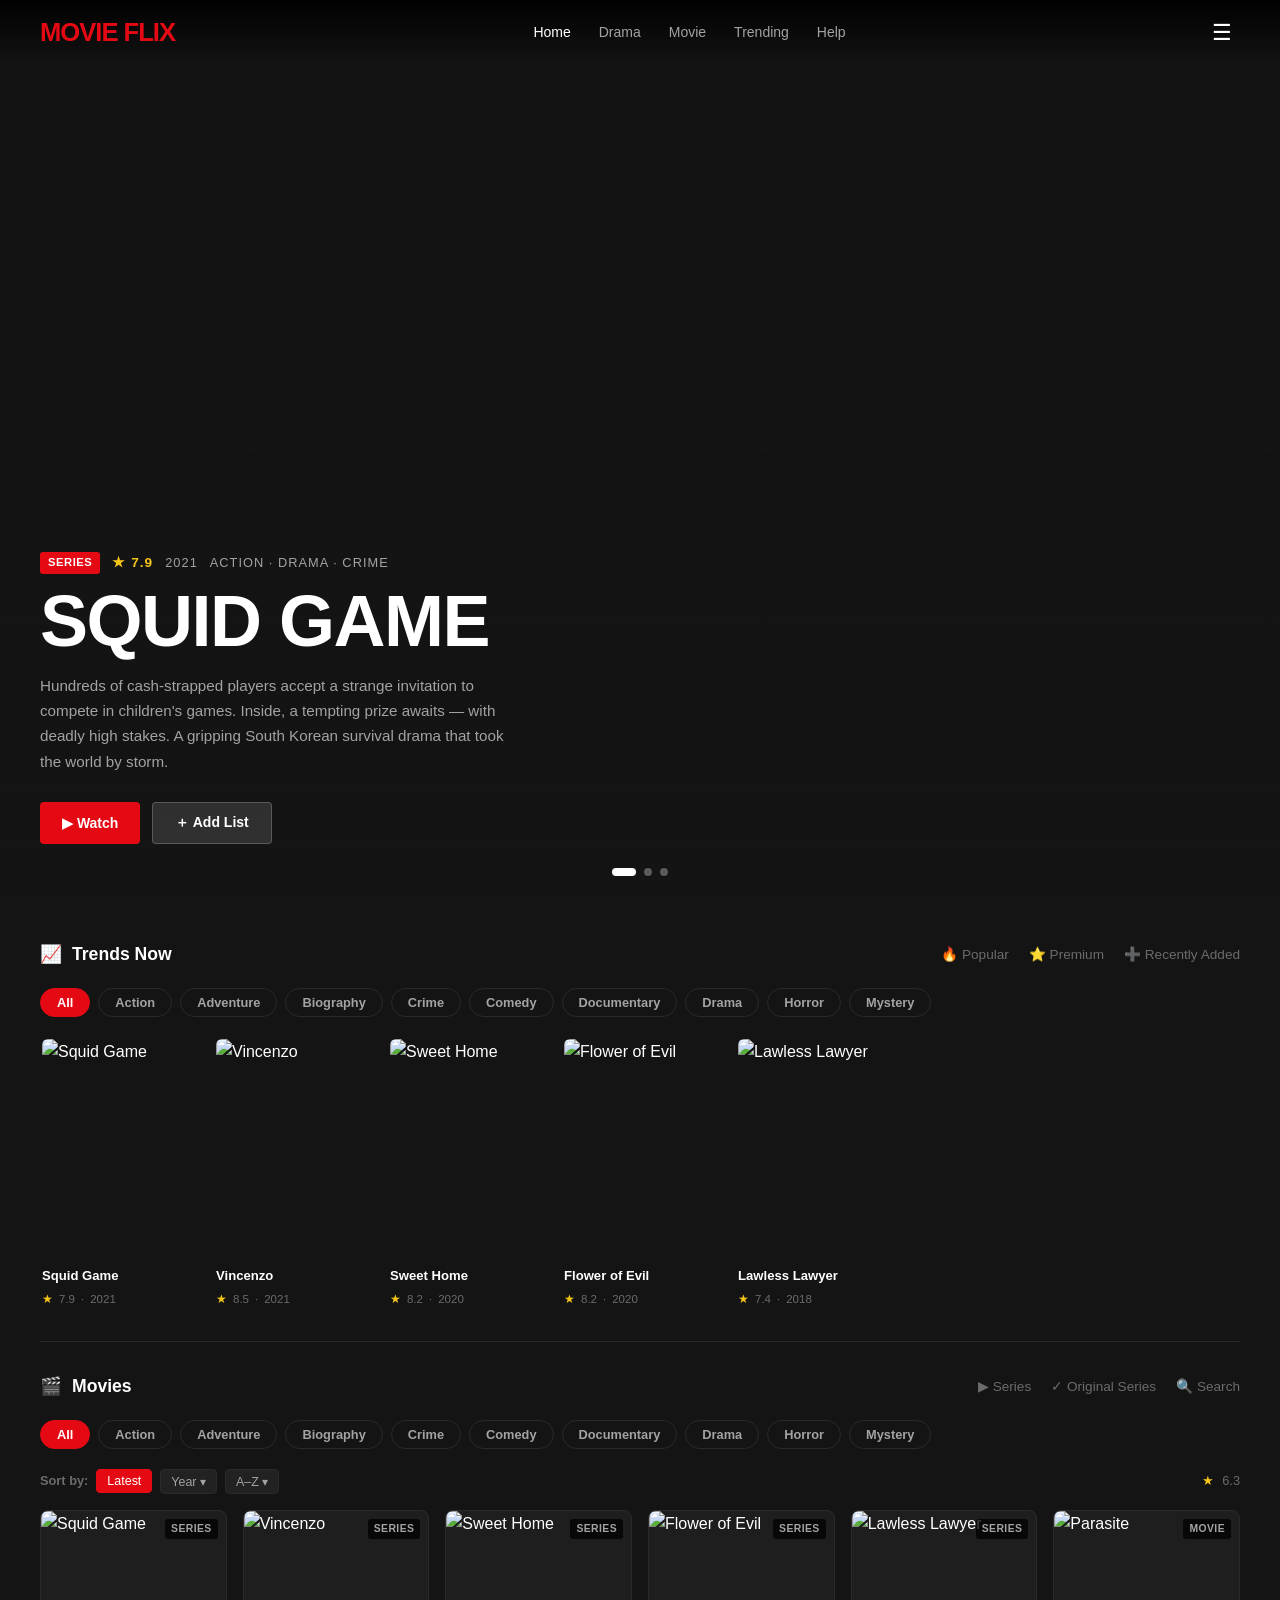
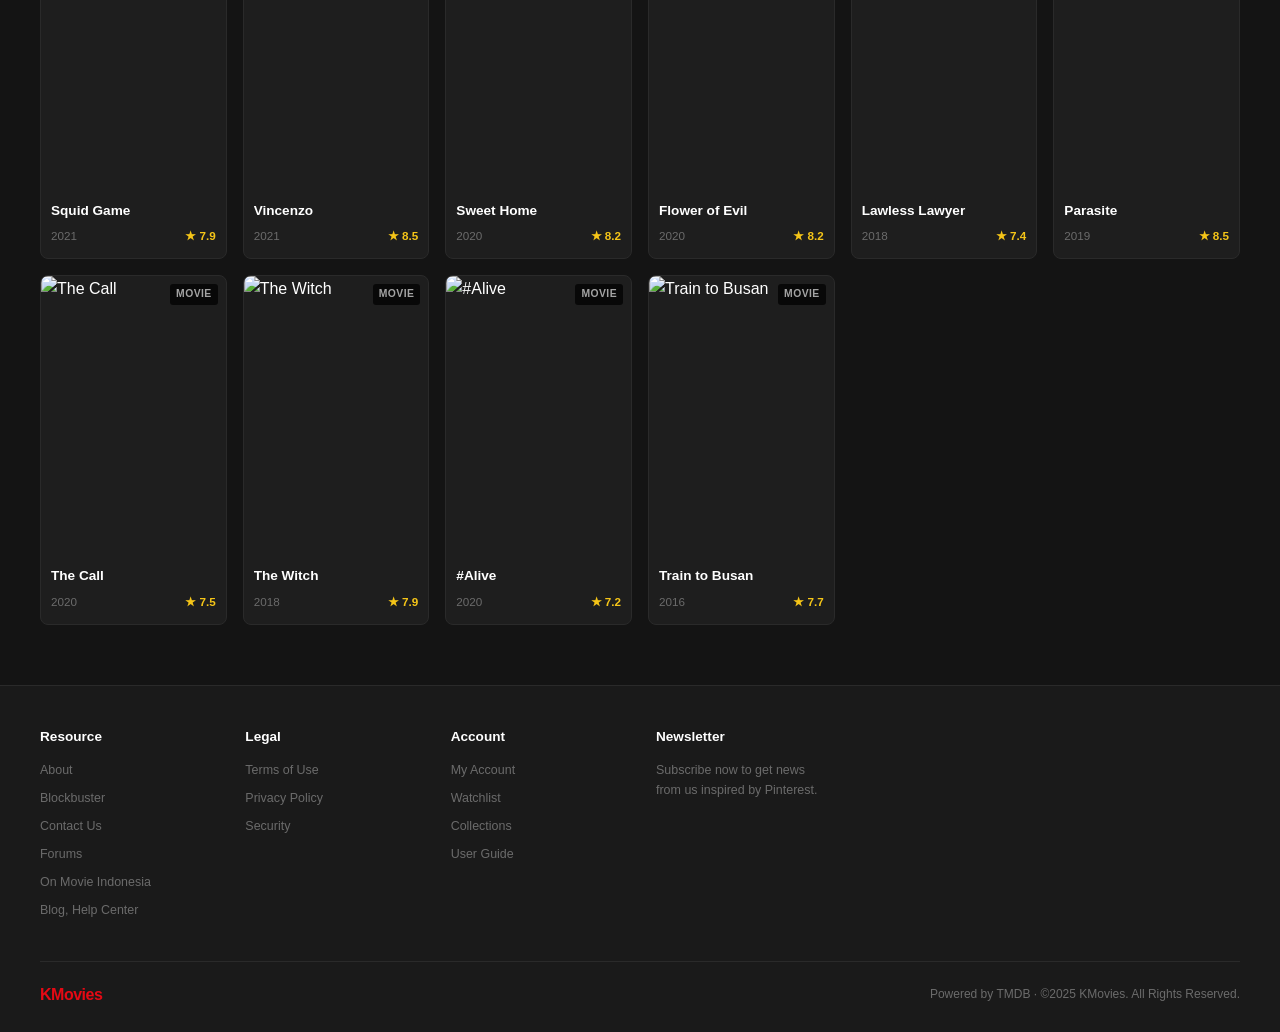
==== movie.html @ 352ef6d7 "First Commit" ====
<!DOCTYPE html>
<html lang="en">
<head>
  <meta charset="UTF-8" />
  <meta name="viewport" content="width=device-width, initial-scale=1.0" />
  <title>Movie Detail — KMovies</title>
  <meta name="description" content="Watch movie details on KMovies." />
  <link rel="stylesheet" href="styles.css" />
</head>
<body class="detail-page">

  <!-- ======= NAVIGATION ======= -->
  <nav class="navbar scrolled" id="navbar">
    <a href="index.html" class="nav-logo">KMovies</a>
    <ul class="nav-links">
      <li><a href="index.html">Home</a></li>
      <li><a href="#">Drama</a></li>
      <li><a href="#">Movie</a></li>
      <li><a href="#">Trending</a></li>
      <li><a href="#">Help</a></li>
    </ul>
    <button class="nav-menu-btn" aria-label="Menu">☰</button>
  </nav>

  <!-- ======= DETAIL HERO (backdrop image) ======= -->
  <div class="detail-hero" id="detailHero">
    <div class="detail-hero-backdrop" id="detailBackdrop"></div>
    <div class="detail-hero-overlay"></div>
  </div>

  <!-- ======= DETAIL CONTENT ======= -->
  <div class="detail-content">
    <div class="detail-layout">

      <!-- Poster Column -->
      <div class="detail-poster">
        <img id="detailPoster" src="" alt="Movie Poster" />
      </div>

      <!-- Info Column -->
      <div class="detail-info">
        <button class="detail-back" onclick="window.history.back()">
          ← Back to Browse
        </button>

        <div class="detail-genres" id="detailGenres"></div>

        <h1 class="detail-title" id="detailTitle">Loading...</h1>

        <div class="detail-meta-row">
          <span class="year" id="detailYear"></span>
          <div class="detail-rating-badge">
            <span>★</span>
            <span id="detailRating"></span>
          </div>
          <span class="detail-type-tag" id="detailType"></span>
        </div>

        <p class="detail-description" id="detailDescription"></p>

        <p class="detail-episodes" id="detailEpisodes"></p>

        <div class="detail-actions">
          <button class="btn-watch">▶ Watch Now</button>
          <button class="btn-add">+ Add to List</button>
        </div>
      </div>
    </div>
  </div>

  <!-- ======= FOOTER ======= -->
  <footer>
    <div class="footer-bottom">
      <span class="footer-logo">KMovies</span>
      <span>Powered by TMDB · &copy;2025 KMovies. All Rights Reserved.</span>
    </div>
  </footer>

  <script src="movie.js"></script>
</body>
</html>
---- styles.css ----
/* ================================================
   MOVIE APP — STYLES.CSS
   Netflix-inspired dark theme
   ================================================ */

/* --- 1. CSS CUSTOM PROPERTIES (Variables) ---
   Think of these like "nicknames" for colors and
   values you'll use over and over. Change one
   value here and it updates everywhere. */
:root {
  --red: #e50914;
  --red-dark: #b20710;
  --dark: #141414;
  --dark-2: #1a1a1a;
  --dark-3: #222222;
  --card-bg: #1e1e1e;
  --text-primary: #ffffff;
  --text-secondary: #a3a3a3;
  --text-muted: #6b6b6b;
  --border: #2a2a2a;
  --star: #f5c518;
  --font: 'Inter', sans-serif;
  --radius: 8px;
  --transition: 0.25s ease;
}

/* --- 2. RESET & BASE STYLES ---
   The browser adds some default spacing/styles
   that we don't want. This removes them cleanly. */
*, *::before, *::after {
  margin: 0;
  padding: 0;
  box-sizing: border-box;
}

html {
  scroll-behavior: smooth;
}

body {
  font-family: var(--font);
  background-color: var(--dark);
  color: var(--text-primary);
  line-height: 1.6;
  min-height: 100vh;
}

/* --- 3. IMPORT GOOGLE FONT --- */
@import url('https://fonts.googleapis.com/css2?family=Inter:wght@300;400;500;600;700;800;900&display=swap');

/* --- 4. REUSABLE UTILITIES --- */
a {
  text-decoration: none;
  color: inherit;
}

ul {
  list-style: none;
}

img {
  display: block;
  max-width: 100%;
}

button {
  cursor: pointer;
  border: none;
  font-family: var(--font);
}

/* ================================================
   NAVBAR
   ================================================ */
.navbar {
  position: fixed;
  top: 0;
  left: 0;
  right: 0;
  z-index: 1000;
  display: flex;
  align-items: center;
  justify-content: space-between;
  padding: 0 40px;
  height: 64px;
  /* Gradient fades from solid black at top to transparent,
     so the hero image shows through at the bottom */
  background: linear-gradient(to bottom, rgba(0,0,0,0.95) 0%, rgba(0,0,0,0) 100%);
  transition: background var(--transition);
}

.navbar.scrolled {
  background: rgba(20, 20, 20, 0.98);
  backdrop-filter: blur(8px);
}

.nav-logo {
  font-size: 1.6rem;
  font-weight: 900;
  color: var(--red);
  letter-spacing: -1px;
  text-transform: uppercase;
}

.nav-links {
  display: flex;
  align-items: center;
  gap: 28px;
}

.nav-links a {
  font-size: 0.875rem;
  font-weight: 500;
  color: var(--text-secondary);
  transition: color var(--transition);
}

.nav-links a:hover,
.nav-links a.active {
  color: var(--text-primary);
}

.nav-menu-btn {
  background: transparent;
  border: none;
  color: var(--text-primary);
  font-size: 1.4rem;
  cursor: pointer;
  display: flex;
  align-items: center;
  justify-content: center;
  width: 36px;
  height: 36px;
}

/* ================================================
   HERO SECTION
   ================================================ */
.hero {
  position: relative;
  width: 100%;
  height: 100vh;
  min-height: 560px;
  overflow: hidden;
  display: flex;
  align-items: flex-end;
}

.hero-backdrop {
  position: absolute;
  inset: 0; /* shorthand for top/right/bottom/left: 0 */
  background-size: cover;
  background-position: center top;
  background-repeat: no-repeat;
  /* Zoom-in animation on load */
  animation: heroZoom 8s ease-out forwards;
}

@keyframes heroZoom {
  from { transform: scale(1.08); }
  to   { transform: scale(1.0); }
}

/* Dark gradient overlay so text is readable over the image */
.hero-overlay {
  position: absolute;
  inset: 0;
  background: linear-gradient(
    to top,
    rgba(20, 20, 20, 1) 0%,
    rgba(20, 20, 20, 0.6) 50%,
    rgba(20, 20, 20, 0.1) 100%
  );
}

.hero-content {
  position: relative;
  z-index: 2;
  padding: 0 40px 56px;
  max-width: 640px;
  animation: fadeUp 0.8s ease-out;
}

@keyframes fadeUp {
  from { opacity: 0; transform: translateY(30px); }
  to   { opacity: 1; transform: translateY(0); }
}

.hero-meta {
  display: flex;
  align-items: center;
  gap: 12px;
  margin-bottom: 10px;
  font-size: 0.8rem;
  color: var(--text-secondary);
  text-transform: uppercase;
  letter-spacing: 0.08em;
}

.hero-meta .badge {
  background: var(--red);
  color: #fff;
  font-size: 0.7rem;
  font-weight: 700;
  padding: 2px 8px;
  border-radius: 3px;
  letter-spacing: 0.05em;
}

.hero-rating {
  display: flex;
  align-items: center;
  gap: 4px;
  color: var(--star);
  font-weight: 600;
  font-size: 0.85rem;
}

.hero-title {
  font-size: clamp(2.5rem, 6vw, 4.5rem);
  font-weight: 900;
  line-height: 1.05;
  letter-spacing: -1.5px;
  margin-bottom: 14px;
  text-transform: uppercase;
}

.hero-description {
  font-size: 0.95rem;
  color: var(--text-secondary);
  line-height: 1.65;
  margin-bottom: 28px;
  max-width: 480px;
}

.hero-buttons {
  display: flex;
  gap: 12px;
  flex-wrap: wrap;
}

.btn-watch {
  display: flex;
  align-items: center;
  gap: 8px;
  background: var(--red);
  color: #fff;
  font-size: 0.875rem;
  font-weight: 700;
  padding: 10px 22px;
  border-radius: 4px;
  transition: background var(--transition), transform var(--transition);
}

.btn-watch:hover {
  background: var(--red-dark);
  transform: scale(1.03);
}

.btn-add {
  display: flex;
  align-items: center;
  gap: 6px;
  background: rgba(255,255,255,0.12);
  color: #fff;
  font-size: 0.875rem;
  font-weight: 600;
  padding: 10px 22px;
  border-radius: 4px;
  border: 1px solid rgba(255,255,255,0.2);
  transition: background var(--transition);
}

.btn-add:hover {
  background: rgba(255,255,255,0.2);
}

/* Slider dots at bottom of hero */
.hero-dots {
  position: absolute;
  bottom: 24px;
  left: 50%;
  transform: translateX(-50%);
  display: flex;
  gap: 8px;
  z-index: 3;
}

.hero-dots span {
  width: 8px;
  height: 8px;
  border-radius: 50%;
  background: rgba(255,255,255,0.3);
  transition: all var(--transition);
}

.hero-dots span.active {
  background: #fff;
  width: 24px;
  border-radius: 4px;
}

/* ================================================
   SECTION COMMON STYLES
   ================================================ */
.section {
  padding: 40px 40px 20px;
}

.section-header {
  display: flex;
  align-items: center;
  justify-content: space-between;
  margin-bottom: 20px;
  flex-wrap: wrap;
  gap: 12px;
}

.section-title {
  display: flex;
  align-items: center;
  gap: 10px;
  font-size: 1.1rem;
  font-weight: 700;
  color: var(--text-primary);
}

.section-title svg,
.section-title span.icon {
  color: var(--red);
}

.section-tabs {
  display: flex;
  align-items: center;
  gap: 20px;
  flex-wrap: wrap;
}

.section-tab {
  font-size: 0.85rem;
  font-weight: 500;
  color: var(--text-muted);
  cursor: pointer;
  display: flex;
  align-items: center;
  gap: 5px;
  transition: color var(--transition);
  background: none;
  border: none;
  padding: 0;
}

.section-tab:hover {
  color: var(--text-primary);
}

/* ================================================
   GENRE FILTER BUTTONS
   ================================================ */
.genre-filters {
  display: flex;
  align-items: center;
  gap: 8px;
  flex-wrap: wrap;
  margin-bottom: 20px;
}

.genre-btn {
  padding: 6px 16px;
  border-radius: 20px;
  font-size: 0.8rem;
  font-weight: 600;
  background: transparent;
  color: var(--text-secondary);
  border: 1px solid var(--border);
  transition: all var(--transition);
}

.genre-btn:hover {
  color: var(--text-primary);
  border-color: rgba(255,255,255,0.35);
}

.genre-btn.active {
  background: var(--red);
  color: #fff;
  border-color: var(--red);
}

/* ================================================
   TRENDING ROW (Horizontal Scroll)
   ================================================ */
.trending-row {
  display: flex;
  gap: 14px;
  overflow-x: auto;
  padding-bottom: 12px;
  /* Hide scrollbar but keep scroll functionality */
  scrollbar-width: none;
}

.trending-row::-webkit-scrollbar {
  display: none;
}

.trending-card {
  flex: 0 0 160px; /* Each card is fixed 160px wide and won't shrink */
  cursor: pointer;
  transition: transform var(--transition);
}

.trending-card:hover {
  transform: scale(1.05);
}

.trending-card img {
  width: 160px;
  height: 220px;
  object-fit: cover;
  border-radius: var(--radius);
  border: 2px solid transparent;
  transition: border-color var(--transition);
}

.trending-card:hover img {
  border-color: var(--red);
}

.trending-card-info {
  padding: 8px 2px 0;
}

.trending-card-title {
  font-size: 0.82rem;
  font-weight: 600;
  color: var(--text-primary);
  white-space: nowrap;
  overflow: hidden;
  text-overflow: ellipsis;
  margin-bottom: 4px;
}

.trending-card-meta {
  display: flex;
  align-items: center;
  gap: 6px;
  font-size: 0.72rem;
  color: var(--text-muted);
}

.trending-card-meta .star {
  color: var(--star);
}

/* ================================================
   MOVIES SECTION — Grid
   ================================================ */
.movies-section {
  padding: 30px 40px 60px;
}

.movies-controls {
  display: flex;
  align-items: center;
  justify-content: space-between;
  margin-bottom: 16px;
  flex-wrap: wrap;
  gap: 12px;
}

.sort-controls {
  display: flex;
  align-items: center;
  gap: 8px;
  font-size: 0.8rem;
  color: var(--text-muted);
}

.sort-controls span {
  font-weight: 600;
}

.sort-btn {
  display: flex;
  align-items: center;
  gap: 4px;
  background: var(--dark-3);
  color: var(--text-secondary);
  border: 1px solid var(--border);
  border-radius: 4px;
  padding: 4px 10px;
  font-size: 0.78rem;
  font-weight: 500;
  transition: background var(--transition);
}

.sort-btn.active {
  background: var(--red);
  color: #fff;
  border-color: var(--red);
}

.sort-btn:hover {
  background: var(--dark-2);
}

.rating-filter {
  display: flex;
  align-items: center;
  gap: 8px;
  font-size: 0.8rem;
  color: var(--text-muted);
}

.rating-filter .star-icon {
  color: var(--star);
}

/* --- Movie Cards Grid --- */
.movies-grid {
  display: grid;
  grid-template-columns: repeat(auto-fill, minmax(180px, 1fr));
  gap: 16px;
}

.movie-card {
  background: var(--card-bg);
  border-radius: var(--radius);
  overflow: hidden;
  cursor: pointer;
  transition: transform var(--transition), box-shadow var(--transition);
  border: 1px solid var(--border);
  position: relative;
}

.movie-card:hover {
  transform: translateY(-6px);
  border-color: rgba(229, 9, 20, 0.5);
  box-shadow: 0 8px 32px rgba(0, 0, 0, 0.5);
}

.movie-card-img-wrap {
  position: relative;
  overflow: hidden;
}

.movie-card img {
  width: 100%;
  aspect-ratio: 2 / 3;
  object-fit: cover;
  transition: transform 0.4s ease;
}

.movie-card:hover img {
  transform: scale(1.06);
}

/* Play icon overlay that appears on hover */
.movie-card-overlay {
  position: absolute;
  inset: 0;
  background: rgba(0, 0, 0, 0.45);
  display: flex;
  align-items: center;
  justify-content: center;
  opacity: 0;
  transition: opacity var(--transition);
}

.movie-card:hover .movie-card-overlay {
  opacity: 1;
}

.play-icon {
  width: 48px;
  height: 48px;
  border-radius: 50%;
  background: var(--red);
  display: flex;
  align-items: center;
  justify-content: center;
  font-size: 1.2rem;
  color: #fff;
}

.movie-card-body {
  padding: 12px 10px;
}

.movie-card-title {
  font-size: 0.85rem;
  font-weight: 700;
  margin-bottom: 6px;
  white-space: nowrap;
  overflow: hidden;
  text-overflow: ellipsis;
}

.movie-card-meta {
  display: flex;
  align-items: center;
  justify-content: space-between;
  font-size: 0.73rem;
  color: var(--text-muted);
}

.movie-card-rating {
  display: flex;
  align-items: center;
  gap: 4px;
  color: var(--star);
  font-weight: 600;
}

.movie-type-badge {
  position: absolute;
  top: 8px;
  right: 8px;
  background: rgba(0,0,0,0.75);
  color: var(--text-secondary);
  font-size: 0.65rem;
  font-weight: 700;
  padding: 2px 6px;
  border-radius: 3px;
  letter-spacing: 0.04em;
  text-transform: uppercase;
}

/* ================================================
   SECTION DIVIDER
   ================================================ */
.section-divider {
  border: none;
  border-top: 1px solid var(--border);
  margin: 0 40px;
}

/* ================================================
   FOOTER
   ================================================ */
footer {
  background: var(--dark-2);
  border-top: 1px solid var(--border);
  padding: 40px 40px 24px;
}

.footer-grid {
  display: grid;
  grid-template-columns: repeat(auto-fill, minmax(160px, 1fr));
  gap: 32px;
  margin-bottom: 32px;
}

.footer-col h4 {
  font-size: 0.85rem;
  font-weight: 700;
  color: var(--text-primary);
  margin-bottom: 14px;
}

.footer-col a {
  display: block;
  font-size: 0.78rem;
  color: var(--text-muted);
  margin-bottom: 8px;
  transition: color var(--transition);
}

.footer-col a:hover {
  color: var(--text-secondary);
}

.footer-bottom {
  display: flex;
  align-items: center;
  justify-content: space-between;
  font-size: 0.75rem;
  color: var(--text-muted);
  padding-top: 20px;
  border-top: 1px solid var(--border);
  flex-wrap: wrap;
  gap: 8px;
}

.footer-logo {
  font-size: 1rem;
  font-weight: 900;
  color: var(--red);
  letter-spacing: -0.5px;
}

/* ================================================
   MOVIE DETAIL PAGE
   ================================================ */
.detail-page {
  padding-top: 80px;
  min-height: 100vh;
}

.detail-hero {
  position: relative;
  width: 100%;
  height: 55vh;
  min-height: 360px;
  overflow: hidden;
}

.detail-hero-backdrop {
  position: absolute;
  inset: 0;
  background-size: cover;
  background-position: center;
}

.detail-hero-overlay {
  position: absolute;
  inset: 0;
  background: linear-gradient(
    to bottom,
    rgba(20,20,20,0.3) 0%,
    rgba(20,20,20,0.95) 100%
  );
}

.detail-content {
  position: relative;
  z-index: 2;
  max-width: 960px;
  margin: 0 auto;
  padding: 0 40px 60px;
  margin-top: -120px;
}

.detail-layout {
  display: grid;
  grid-template-columns: 220px 1fr;
  gap: 40px;
  align-items: start;
}

.detail-poster {
  border-radius: var(--radius);
  overflow: hidden;
  border: 2px solid var(--border);
  box-shadow: 0 16px 48px rgba(0,0,0,0.6);
}

.detail-poster img {
  width: 100%;
  display: block;
}

.detail-info {
  padding-top: 8px;
}

.detail-back {
  display: inline-flex;
  align-items: center;
  gap: 6px;
  font-size: 0.82rem;
  color: var(--text-muted);
  margin-bottom: 24px;
  transition: color var(--transition);
  background: none;
  border: none;
  padding: 0;
  cursor: pointer;
}

.detail-back:hover {
  color: var(--text-primary);
}

.detail-genres {
  display: flex;
  gap: 8px;
  flex-wrap: wrap;
  margin-bottom: 14px;
}

.genre-tag {
  padding: 4px 12px;
  border-radius: 20px;
  font-size: 0.72rem;
  font-weight: 600;
  background: rgba(229, 9, 20, 0.15);
  color: var(--red);
  border: 1px solid rgba(229, 9, 20, 0.3);
  letter-spacing: 0.04em;
  text-transform: uppercase;
}

.detail-title {
  font-size: clamp(1.8rem, 4vw, 3rem);
  font-weight: 900;
  letter-spacing: -1px;
  line-height: 1.1;
  margin-bottom: 16px;
}

.detail-meta-row {
  display: flex;
  align-items: center;
  gap: 16px;
  margin-bottom: 20px;
  flex-wrap: wrap;
}

.detail-meta-row .year {
  font-size: 0.85rem;
  color: var(--text-muted);
}

.detail-rating-badge {
  display: flex;
  align-items: center;
  gap: 6px;
  background: rgba(245, 197, 24, 0.12);
  border: 1px solid rgba(245, 197, 24, 0.3);
  border-radius: 6px;
  padding: 4px 12px;
  font-size: 0.9rem;
  font-weight: 700;
  color: var(--star);
}

.detail-type-tag {
  background: var(--dark-3);
  border: 1px solid var(--border);
  color: var(--text-secondary);
  border-radius: 4px;
  padding: 3px 10px;
  font-size: 0.75rem;
  font-weight: 600;
  text-transform: uppercase;
}

.detail-description {
  font-size: 0.95rem;
  color: var(--text-secondary);
  line-height: 1.75;
  margin-bottom: 32px;
  max-width: 560px;
}

.detail-episodes {
  font-size: 0.82rem;
  color: var(--text-muted);
  margin-bottom: 28px;
}

.detail-episodes strong {
  color: var(--text-primary);
}

.detail-actions {
  display: flex;
  gap: 12px;
  flex-wrap: wrap;
}

/* ================================================
   LOADING STATES
   ================================================ */
.skeleton {
  background: linear-gradient(90deg, var(--dark-3) 25%, var(--dark-2) 50%, var(--dark-3) 75%);
  background-size: 200% 100%;
  animation: shimmer 1.5s infinite;
  border-radius: var(--radius);
}

@keyframes shimmer {
  0%   { background-position: 200% 0; }
  100% { background-position: -200% 0; }
}

/* ================================================
   SCROLLBAR STYLING (Webkit only)
   ================================================ */
::-webkit-scrollbar {
  width: 6px;
}

::-webkit-scrollbar-track {
  background: var(--dark);
}

::-webkit-scrollbar-thumb {
  background: var(--dark-3);
  border-radius: 3px;
}

::-webkit-scrollbar-thumb:hover {
  background: var(--text-muted);
}

/* ================================================
   RESPONSIVE — Tablets & Small Screens
   ================================================ */
@media (max-width: 768px) {
  .navbar {
    padding: 0 20px;
  }

  .nav-links {
    display: none; /* Hide nav links on mobile */
  }

  .hero-content {
    padding: 0 20px 48px;
  }

  .hero-title {
    font-size: 2rem;
  }

  .section,
  .movies-section {
    padding-left: 20px;
    padding-right: 20px;
  }

  .section-divider {
    margin: 0 20px;
  }

  .movies-grid {
    grid-template-columns: repeat(auto-fill, minmax(140px, 1fr));
  }

  .detail-layout {
    grid-template-columns: 1fr;
  }

  .detail-poster {
    max-width: 200px;
    margin: 0 auto;
  }

  .detail-content {
    padding: 0 20px 40px;
    margin-top: -80px;
  }

  footer {
    padding: 32px 20px 20px;
  }

  .footer-grid {
    grid-template-columns: repeat(2, 1fr);
  }
}
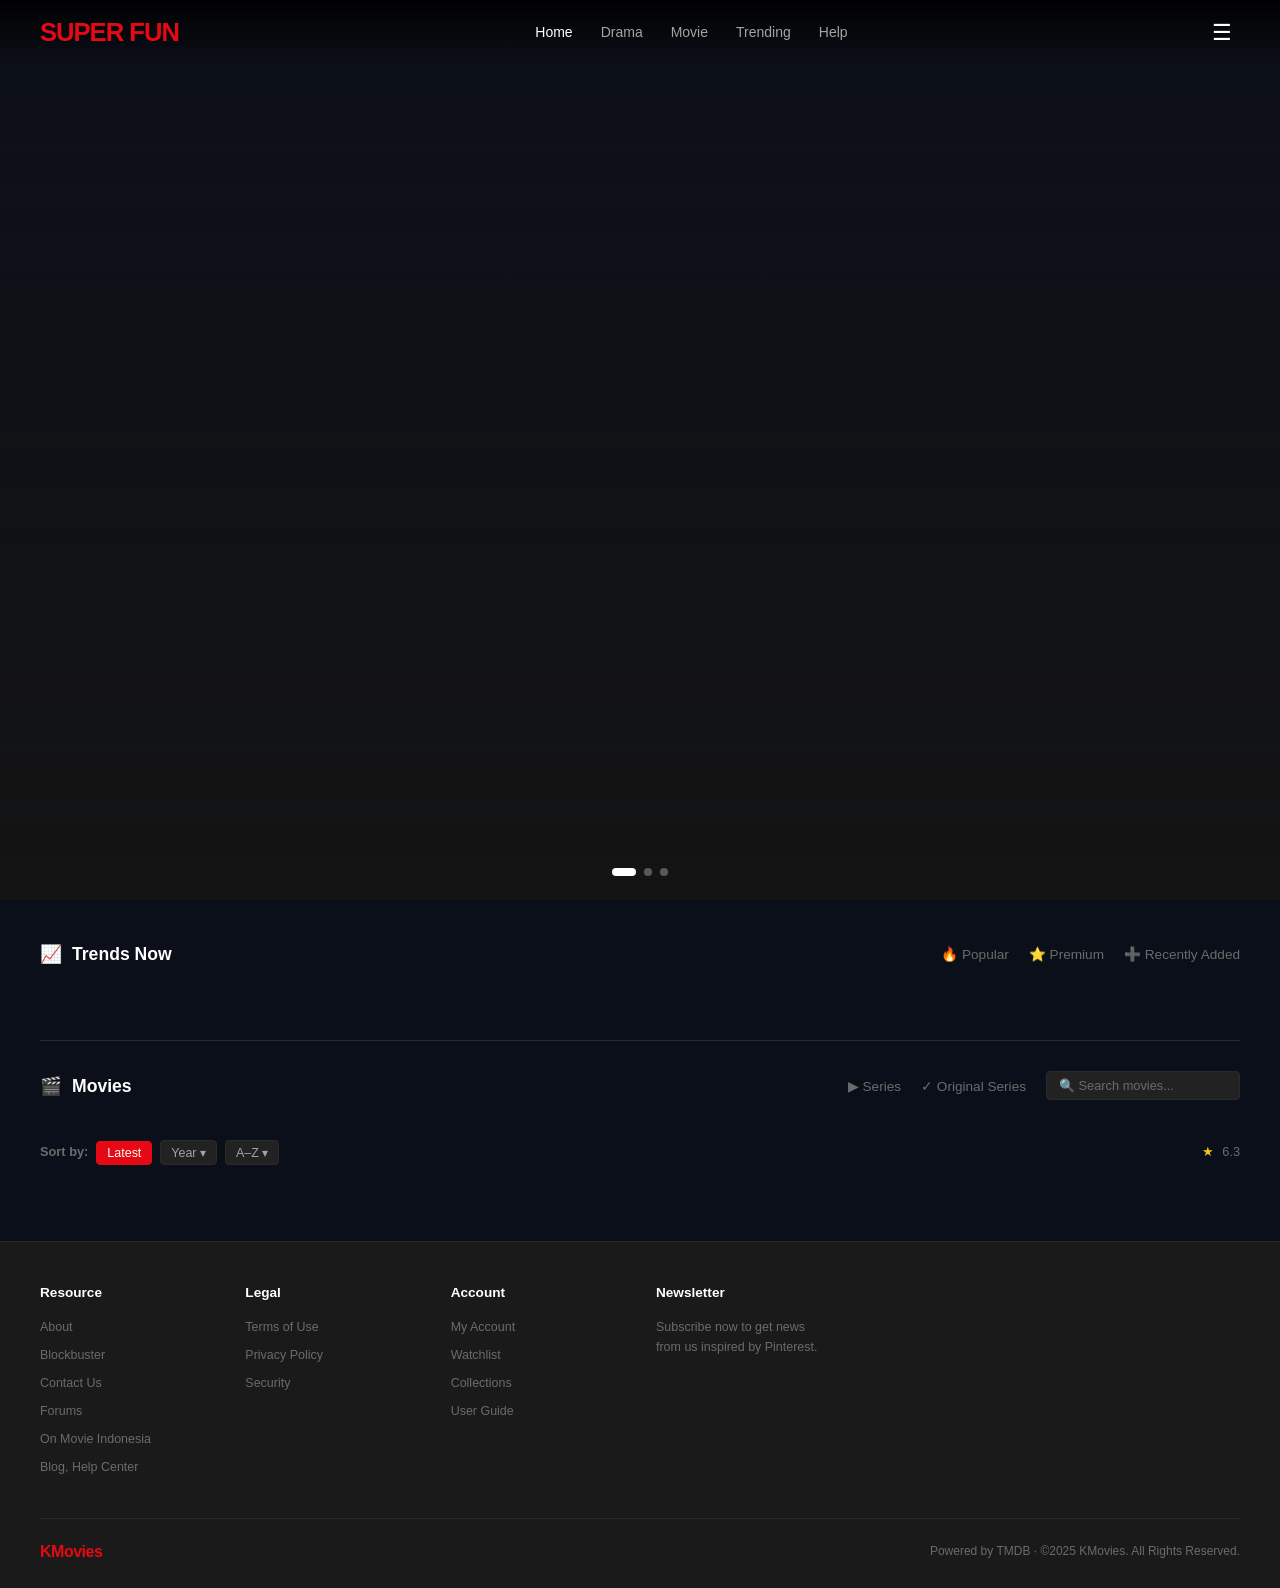
==== commit c6d2572b: "feat: integrate TMDB API with working search and movie details page" ====
--- a/movie.html
+++ b/movie.html
@@ -3,7 +3,7 @@
 <head>
   <meta charset="UTF-8" />
   <meta name="viewport" content="width=device-width, initial-scale=1.0" />
-  <title>Movie Detail — KMovies</title>
+  <title>Movie Details</title>
   <meta name="description" content="Watch movie details on KMovies." />
   <link rel="stylesheet" href="styles.css" />
 </head>
--- a/styles.css
+++ b/styles.css
@@ -10,7 +10,7 @@
 :root {
   --red: #e50914;
   --red-dark: #b20710;
-  --dark: #141414;
+  --dark:  #0b0f1a;
   --dark-2: #1a1a1a;
   --dark-3: #222222;
   --card-bg: #1e1e1e;
@@ -355,6 +355,25 @@
   color: var(--text-primary);
 }
 
+#searchInput {
+  background: var(--dark-3);
+  color: var(--text-primary);
+  border: 1px solid var(--border);
+  border-radius: 4px;
+  padding: 6px 12px;
+  font-size: 0.8rem;
+  outline: none;
+  transition: all var(--transition);
+}
+
+#searchInput::placeholder {
+  color: var(--text-muted);
+}
+
+#searchInput:focus {
+  border-color: var(--red);
+  background: var(--dark-2);
+}
 /* ================================================
    GENRE FILTER BUTTONS
    ================================================ */
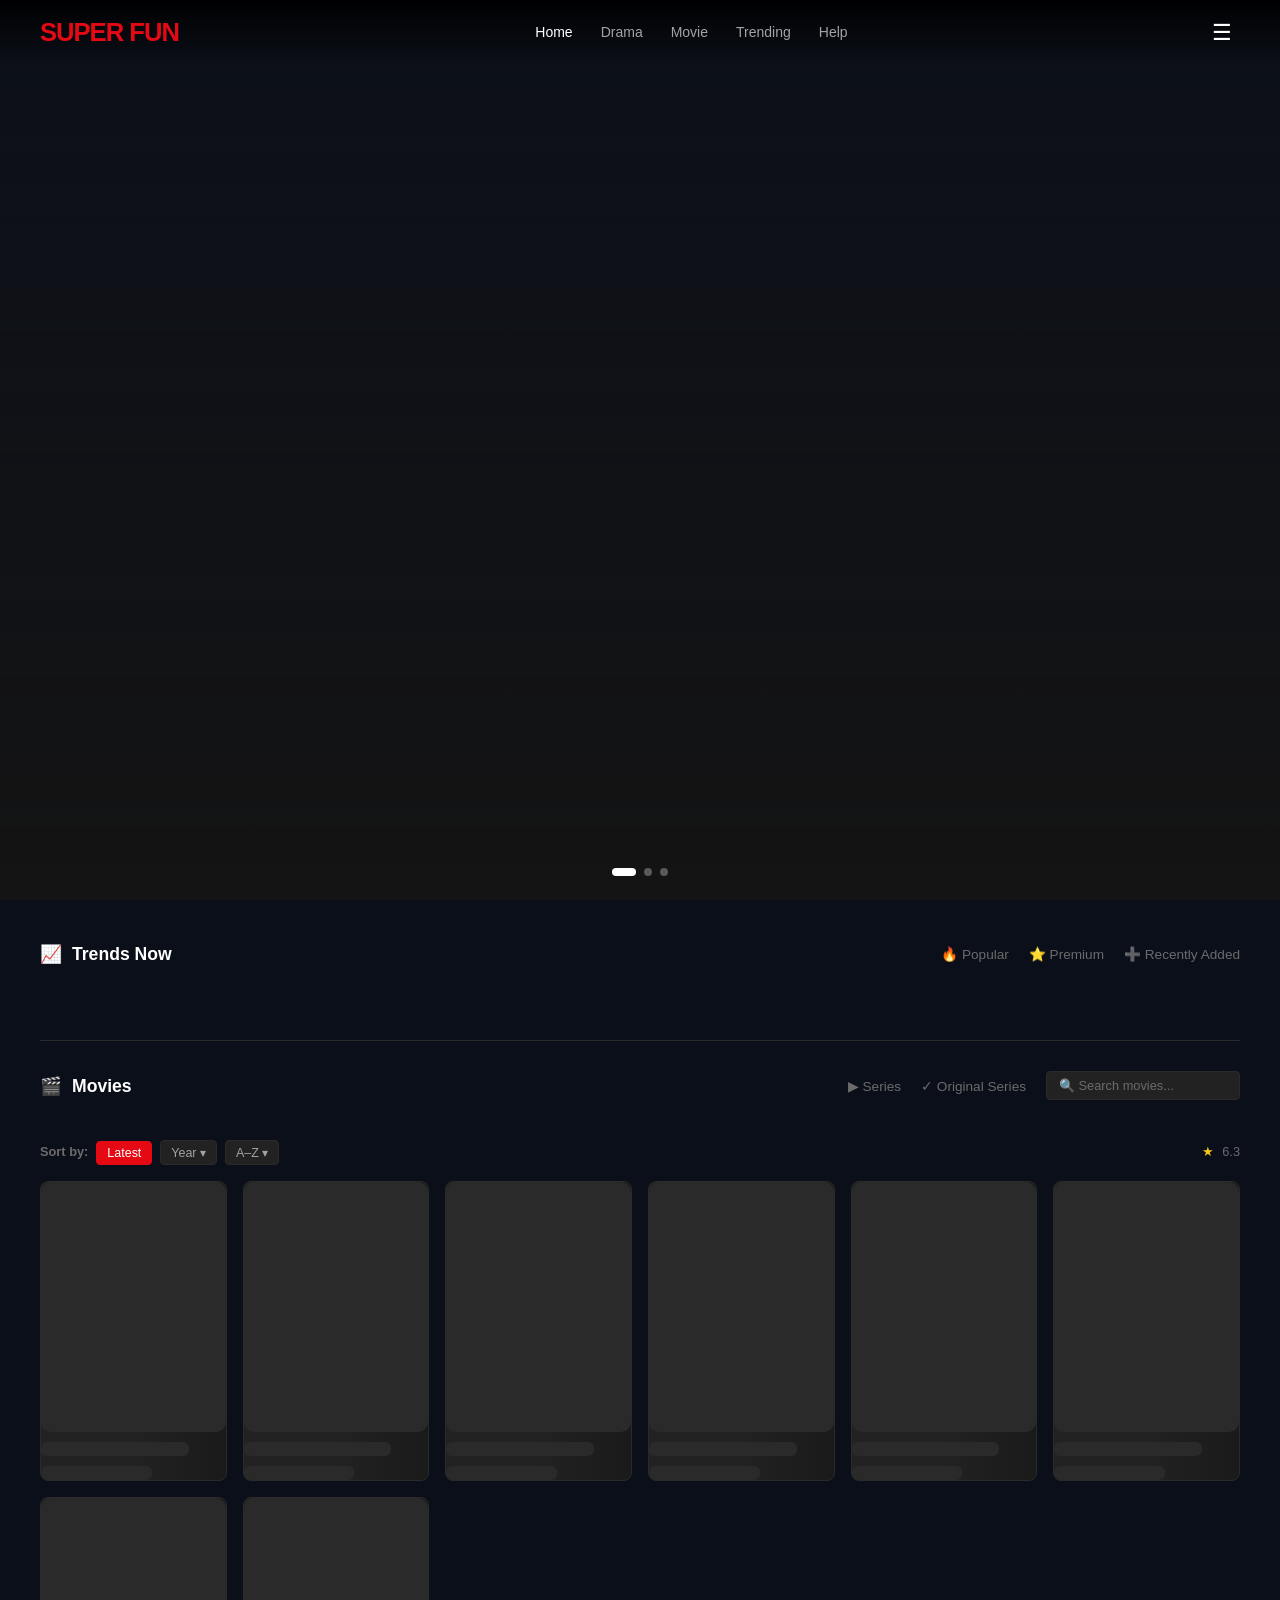
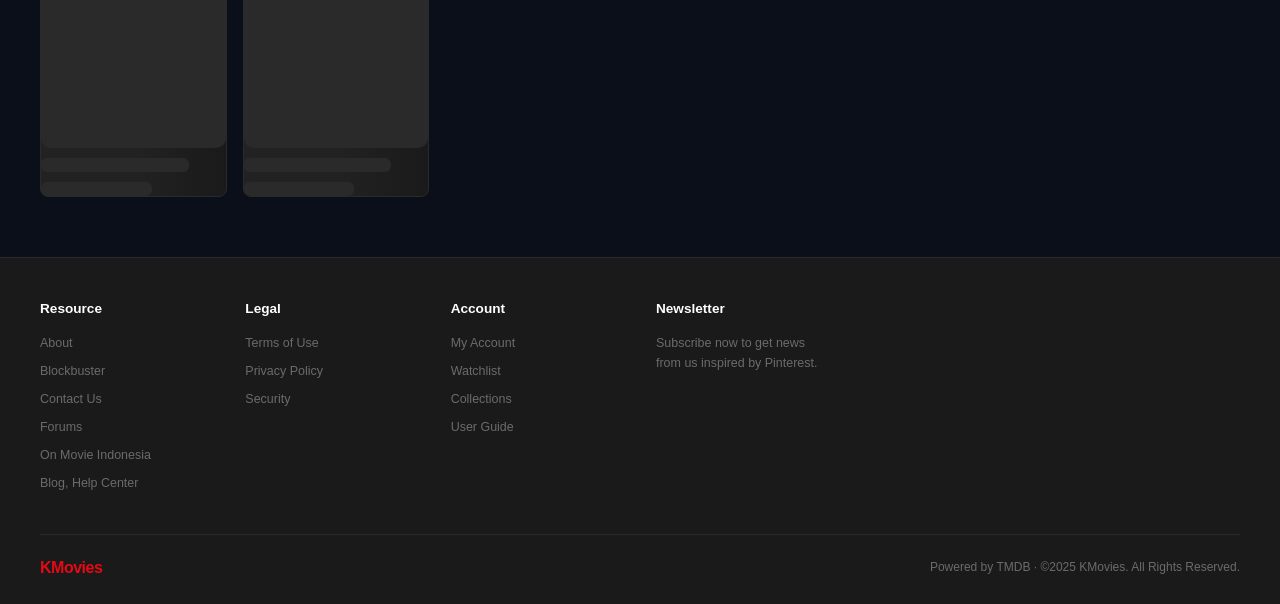
==== commit 161bae74: "add search upgrade with debounce, implement skeleton loading UI, secure API via config.js" ====
--- a/movie.html
+++ b/movie.html
@@ -75,7 +75,7 @@
       <span>Powered by TMDB · &copy;2025 KMovies. All Rights Reserved.</span>
     </div>
   </footer>
-
+<script src="config.js"></script>
   <script src="movie.js"></script>
 </body>
 </html>
--- a/styles.css
+++ b/styles.css
@@ -971,3 +971,33 @@
     grid-template-columns: repeat(2, 1fr);
   }
 }
+
+/*Movie Placeholders*/
+.skeleton {
+  animation: pulse 1.2s infinite ease-in-out;
+}
+
+.skeleton-img {
+  width: 100%;
+  height: 250px;
+  background: #2a2a2a;
+  border-radius: 10px;
+}
+
+.skeleton-text {
+  height: 14px;
+  background: #2a2a2a;
+  margin-top: 10px;
+  border-radius: 6px;
+  width: 80%;
+}
+
+.skeleton-text.small {
+  width: 60%;
+}
+
+@keyframes pulse {
+  0% { opacity: 0.6; }
+  50% { opacity: 1; }
+  100% { opacity: 0.6; }
+}
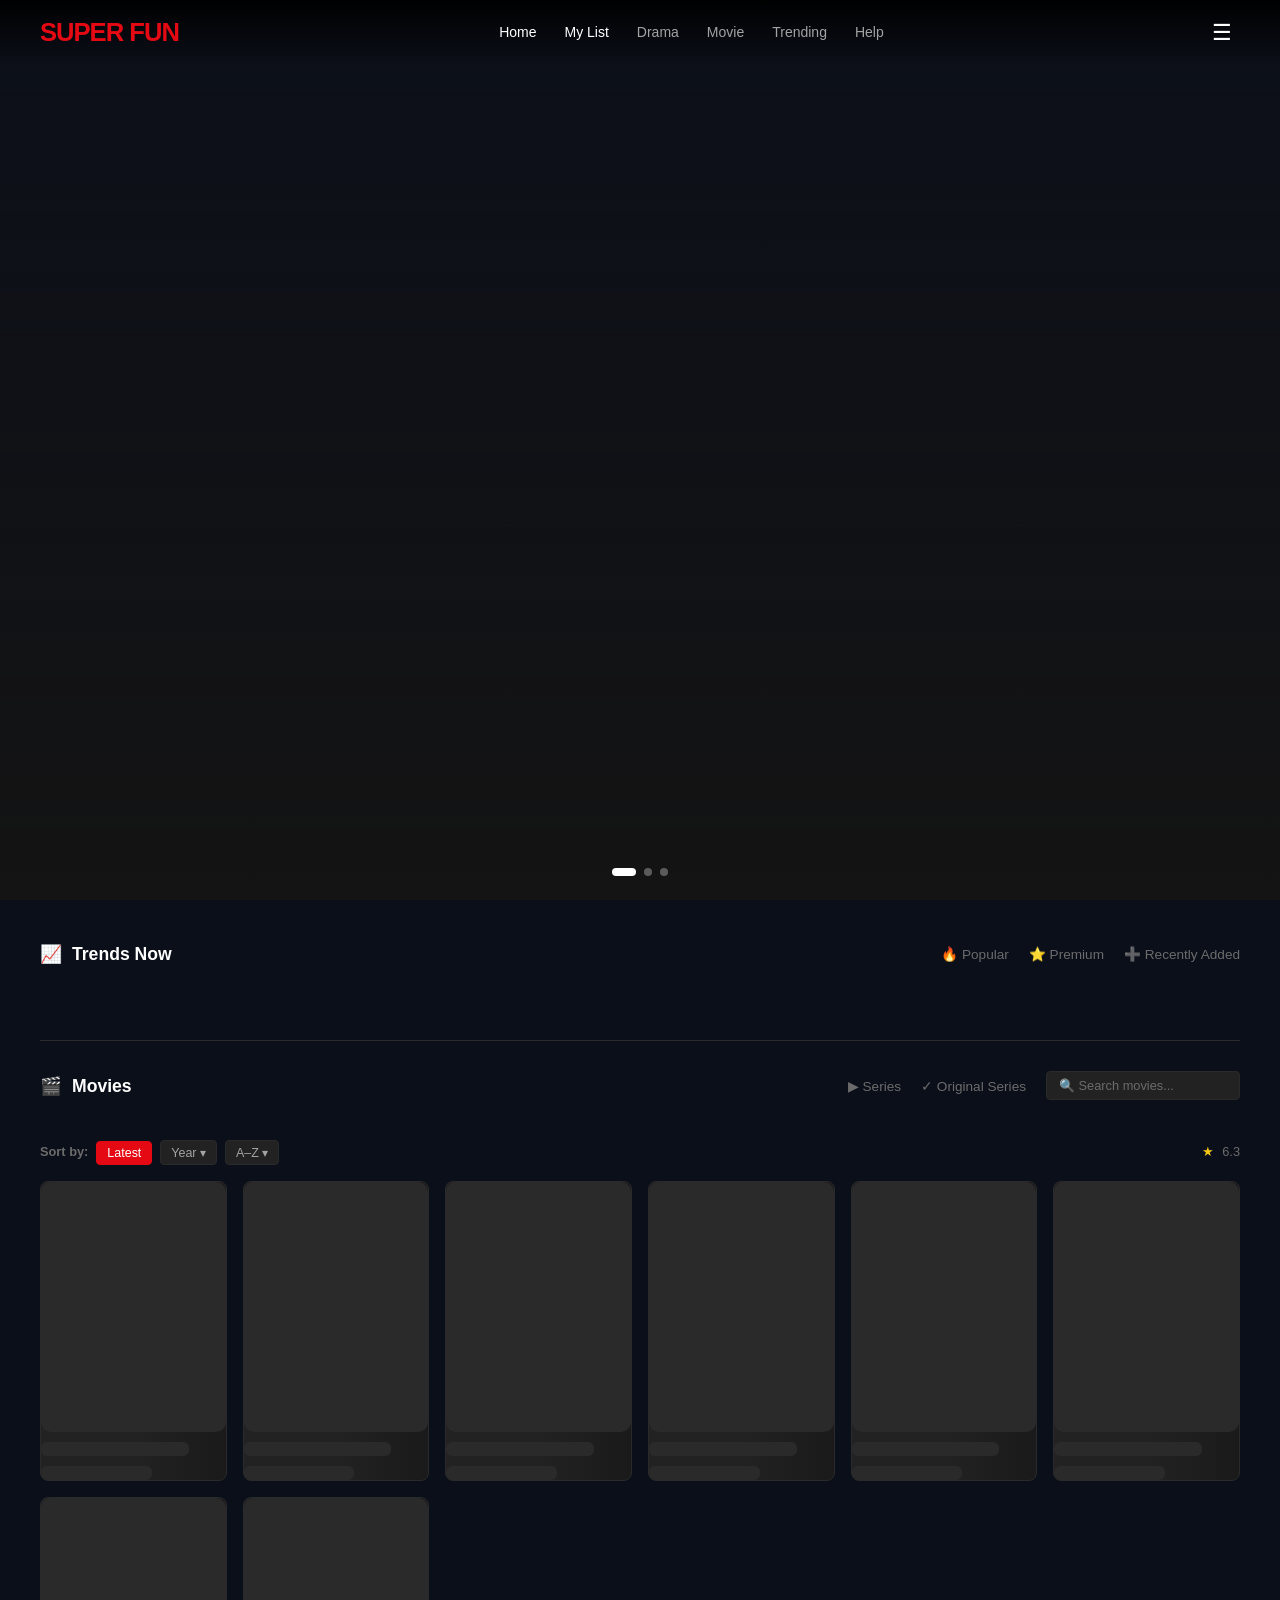
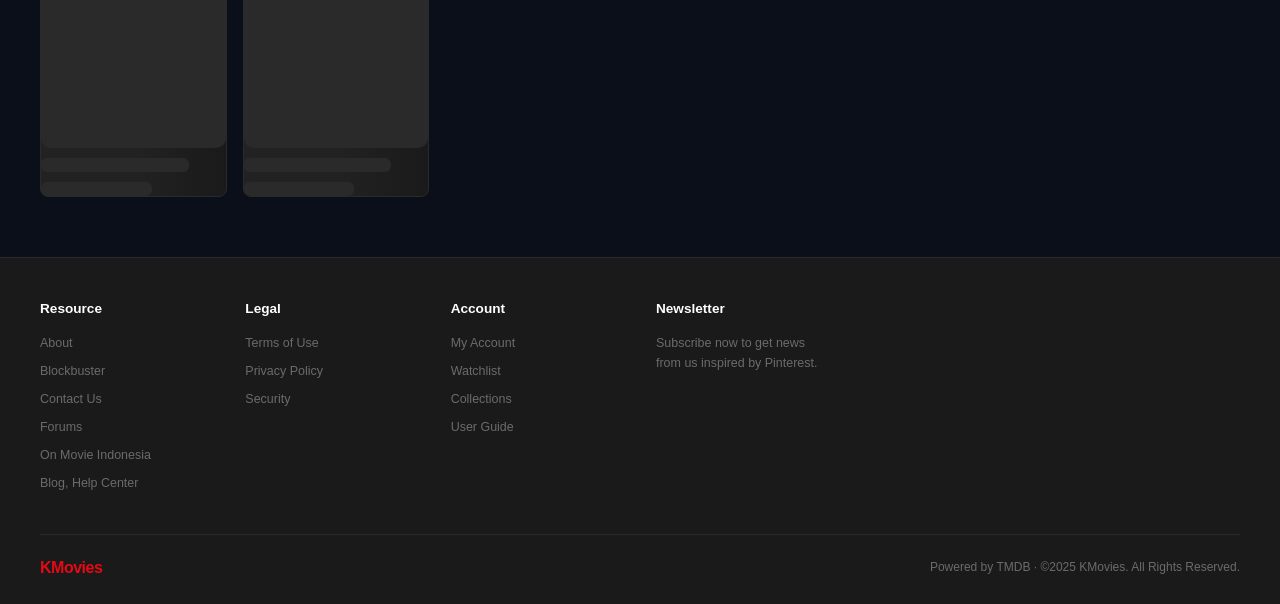
==== commit 62255076: "feat: implement localStorage watchlist system" ====
--- a/movie.html
+++ b/movie.html
@@ -12,6 +12,7 @@
   <!-- ======= NAVIGATION ======= -->
   <nav class="navbar scrolled" id="navbar">
     <a href="index.html" class="nav-logo">KMovies</a>
+    <a href="watchlist.html">My List</a>
     <ul class="nav-links">
       <li><a href="index.html">Home</a></li>
       <li><a href="#">Drama</a></li>
@@ -62,7 +63,7 @@
 
         <div class="detail-actions">
           <button class="btn-watch">▶ Watch Now</button>
-          <button class="btn-add">+ Add to List</button>
+          <button class="btn-add" id="heroAddBtn">＋ Add to List</button>
         </div>
       </div>
     </div>
@@ -76,6 +77,9 @@
     </div>
   </footer>
 <script src="config.js"></script>
-  <script src="movie.js"></script>
+
+   <script src="watchlist.js"></script>
+<script src="movie.js"></script>
+   
 </body>
 </html>
--- a/styles.css
+++ b/styles.css
@@ -1000,4 +1000,98 @@
   0% { opacity: 0.6; }
   50% { opacity: 1; }
   100% { opacity: 0.6; }
+}
+
+/* Watchlist remove button (top corner) */
+.watchlist-card {
+  position: relative;
+}
+
+.remove-btn {
+  position: absolute;
+  top: 8px;
+  right: 8px;
+  background: rgba(0,0,0,0.7);
+  border: none;
+  color: white;
+  font-size: 14px;
+  padding: 6px 8px;
+  border-radius: 50%;
+  cursor: pointer;
+  transition: 0.2s;
+}
+
+.remove-btn:hover {
+  background: red;
+  transform: scale(1.1);
+}
+
+/*My Watchlist Header*/
+/* HEADER */
+.header {
+  display: flex;
+  justify-content: space-between;
+  align-items: center;
+  padding: 16px 24px;
+  background: #0f0f0f;
+  border-bottom: 1px solid #222;
+  position: sticky;
+  top: 0;
+  z-index: 100;
+}
+
+/* Logo */
+.header h1 {
+  font-size: 1.5rem;
+  color: white;
+}
+
+/* NAV */
+.header nav ul {
+  display: flex;
+  list-style: none;
+  gap: 20px;
+}
+
+.header nav a {
+  text-decoration: none;
+  color: #aaa;
+  font-size: 0.95rem;
+  transition: 0.2s;
+}
+
+/* Hover */
+.header nav a:hover {
+  color: white;
+}
+
+/* Active page */
+.header nav a.active {
+  color: white;
+  border-bottom: 2px solid red;
+  padding-bottom: 4px;
+}
+
+/*Watchlist add buttin*/
+.add-btn {
+  position: absolute;
+  top: 12px;
+  left:10px;
+  width: 35px;
+  height: 35px;
+  border-radius: 50%;
+  font-size: 26px;
+  font-weight: bold;
+  background: #ff3b3b;
+  color: white;
+  border: none;
+  cursor: pointer;
+  display: flex;
+  align-items: center;
+  justify-content: center;
+  box-shadow: 0 4px 12px rgba(0,0,0,0.3);
+}
+
+.add-btn:hover {
+  transform: scale(1.15);
 }
